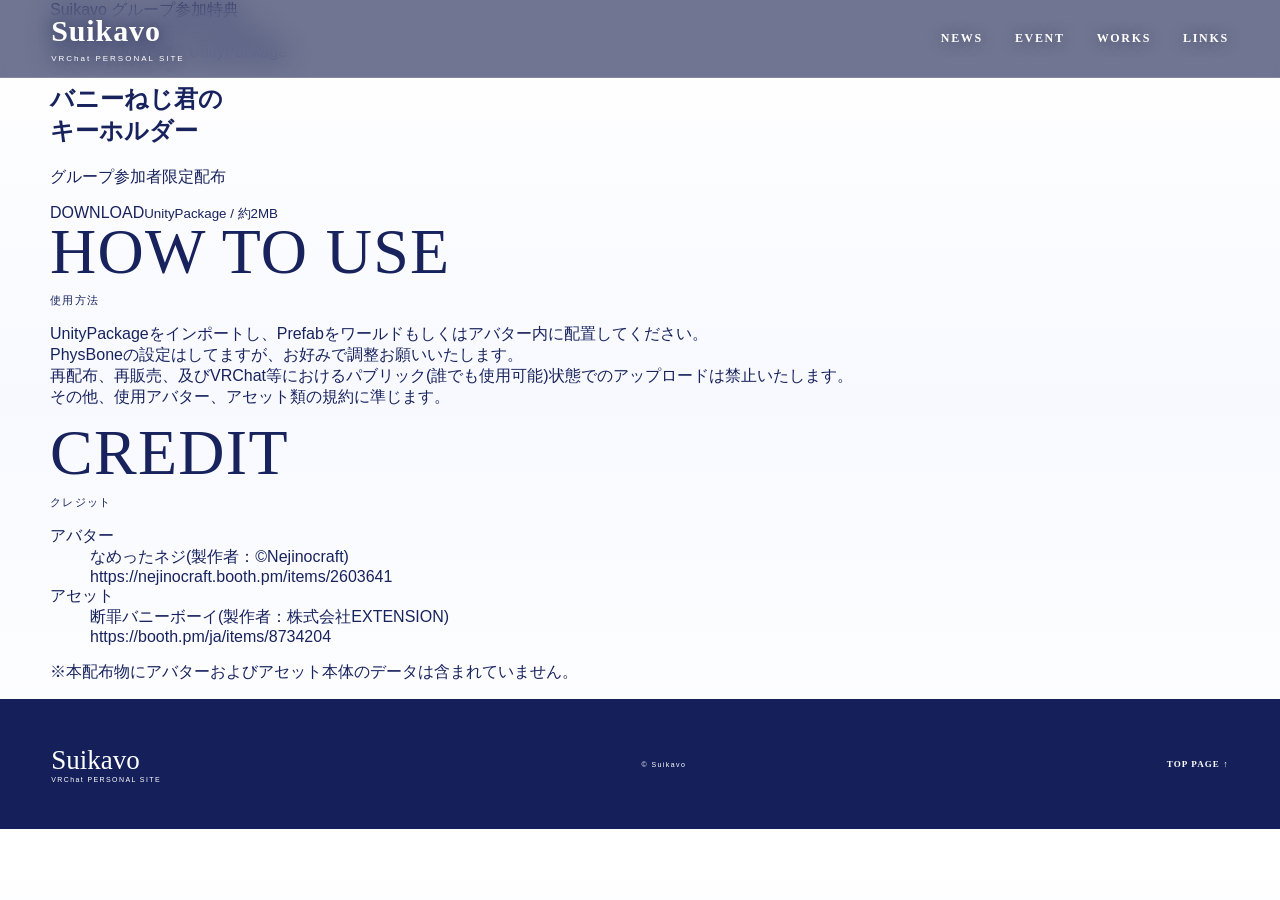
==== download/bunny-neji.html @ 2cd824c5 "Add files via upload" ====
<!doctype html>
<html lang="ja">
<head>
<meta charset="utf-8"><meta name="viewport" content="width=device-width,initial-scale=1">
<title>バニーねじ君のキーホルダー | Suikavo</title>
<meta name="description" content="Suikavoグループ参加特典「バニーねじ君のキーホルダー」配布ページです。">
<link rel="icon" href="../img/favicon.png"><link rel="stylesheet" href="../css/style.css">
</head>
<body class="download-page">
<header class="site-header">
<a class="logo" href="../index.html#top"><strong>Suikavo</strong><small>VRChat PERSONAL SITE</small></a>
<nav><a href="../index.html#news">NEWS</a><a href="../index.html#event">EVENT</a><a href="../index.html#works">WORKS</a><a href="../index.html#links">LINKS</a></nav>
<button class="menu" aria-label="メニュー" aria-expanded="false">MENU</button>
</header>
<main class="benefit-main">
<section class="benefit-hero wrap">
<div class="benefit-label">Suikavo グループ参加特典</div>
<div class="benefit-grid">
<div class="benefit-visual"><img src="../img/BunnyNeji_Keyholder.webp" alt="バニーねじ君のキーホルダー"></div>
<div class="benefit-copy">
<span class="benefit-kicker">VRChat World向け UnityPackage</span>
<h1>バニーねじ君の<br>キーホルダー</h1>
<p class="benefit-limited">グループ参加者限定配布</p>
<a class="benefit-download" href="BunnyNeji_Keyholder.unitypackage" download><span>DOWNLOAD</span><small>UnityPackage / 約2MB</small></a>
</div></div></section>
<section class="benefit-info wrap">
<div class="benefit-info-block">
<div class="heading"><div><h2>HOW TO USE</h2><small>使用方法</small></div></div>
<p>UnityPackageをインポートし、Prefabをワールドもしくはアバター内に配置してください。<br>PhysBoneの設定はしてますが、お好みで調整お願いいたします。<br>再配布、再販売、及びVRChat等におけるパブリック(誰でも使用可能)状態でのアップロードは禁止いたします。<br>その他、使用アバター、アセット類の規約に準じます。</p>
</div>
<div class="benefit-info-block">
<div class="heading"><div><h2>CREDIT</h2><small>クレジット</small></div></div>
<dl class="benefit-credit"><div><dt>アバター</dt><dd>なめったネジ(製作者：©Nejinocraft)<br><a href="https://nejinocraft.booth.pm/items/2603641">https://nejinocraft.booth.pm/items/2603641</a></dd></div><div><dt>アセット</dt><dd>断罪バニーボーイ(製作者：株式会社EXTENSION)<br><a href="https://booth.pm/ja/items/8734204">https://booth.pm/ja/items/8734204</a></dd></div></dl>
<div class="benefit-notes"><p>※本配布物にアバターおよびアセット本体のデータは含まれていません。</p></div>
</div></section></main>
<footer><div><strong>Suikavo</strong><small>VRChat PERSONAL SITE</small></div><small>© Suikavo</small><a href="../index.html#top">TOP PAGE ↑</a></footer>
<script src="../js/main.js"></script>
</body></html>
---- css/style.css ----
:root {
  --ink:#18235d;
  --blue:#536cff;
  --violet:#9d7bff;
  --pale:#f4f6ff;
  --line:#dfe4ff;
  --white:#fff;
  --shadow:0 18px 55px rgba(53,68,145,.12)
}

* {
  box-sizing:border-box
}

html {
  scroll-behavior:smooth
}

body {
  margin:0;
  color:var(--ink);
  font-family:"Yu Gothic","Hiragino Kaku Gothic ProN",Meiryo,sans-serif;
  background:linear-gradient(180deg,#fff 0,#f8f9ff 48%,#fff 100%)
}

a {
  color:inherit;
  text-decoration:none
}

img {
  display:block;
  max-width:100%
}

.wrap {
  width:min(1180px,calc(100% - 48px));
  margin:auto
}

.site-header {
  height:78px;
  padding:0 max(24px,4vw);
  display:flex;
  align-items:center;
  justify-content:space-between;
  position:absolute;
  top:0;
  left:0;
  right:0;
  z-index:20;
  color:white;
  text-shadow:0 1px 14px rgba(0,0,60,.5)
}

.logo {
  display:flex;
  flex-direction:column;
  line-height:1
}

.logo strong {
  font:600 30px Georgia,serif;
  letter-spacing:.03em
}

.logo small {
  font-size:8px;
  letter-spacing:.25em;
  margin-top:7px
}

.site-header nav {
  display:flex;
  gap:32px;
  font:600 12px Georgia,serif;
  letter-spacing:.14em
}

.site-header nav a {
  padding:10px 0;
  border-bottom:1px solid transparent
}

.site-header nav a:hover {
  border-color:white
}

.menu {
  display:none;
  background:rgba(255,255,255,.12);
  border:1px solid rgba(255,255,255,.5);
  color:white;
  border-radius:999px;
  padding:10px 14px
}

.hero {
  height:min(760px,92vh);
  min-height:590px;
  position:relative;
  overflow:hidden;
  background:#07164e
}

.hero-photo {
  width:100%;
  height:100%;
  object-fit:cover;
  object-position:center 47%
}

.hero-shade {
  position:absolute;
  inset:0;
  background:linear-gradient(90deg,rgba(6,14,57,.65) 0%,rgba(10,18,70,.14) 50%,rgba(7,16,61,.08) 100%),linear-gradient(0deg,rgba(17,25,83,.38),transparent 42%)
}

.hero-copy {
  position:absolute;
  left:max(6vw,48px);
  bottom:10%;
  color:white;
  filter:drop-shadow(0 4px 14px rgba(0,0,60,.45))
}

.hero-copy>span {
  font:600 11px Georgia,serif;
  letter-spacing:.28em
}

.hero-copy h1 {
  font:500 clamp(68px,9vw,142px)/.88 Georgia,serif;
  margin:20px 0 16px;
  letter-spacing:-.04em
}

.hero-copy p {
  font-size:18px;
  letter-spacing:.08em;
  margin:0 0 36px
}

.hero-copy a {
  font:600 10px Georgia,serif;
  letter-spacing:.2em;
  border-bottom:1px solid rgba(255,255,255,.8);
  padding-bottom:6px
}

.hero-stars {
  position:absolute;
  right:5vw;
  bottom:8%;
  color:white;
  opacity:.8;
  font-size:24px;
  letter-spacing:.45em
}

.section {
  padding:100px 0
}

.heading {
  display:flex;
  align-items:flex-start;
  gap:18px
}

.heading>span {
  font:italic 13px Georgia,serif;
  color:var(--blue);
  padding-top:9px
}

.heading h2 {
  font:500 clamp(42px,5vw,68px)/.9 Georgia,serif;
  margin:0;
  letter-spacing:.02em
}

.heading small {
  display:block;
  margin-top:13px;
  letter-spacing:.12em;
  font-size:11px
}

.about {
  display:grid;
  grid-template-columns:1fr 1.35fr;
  gap:70px;
  align-items:center
}

.about-copy {
  font-size:15px;
  line-height:2.1;
  border-left:1px solid var(--line);
  padding:14px 0 14px 42px
}

.event-section {
  position:relative;
  background:linear-gradient(135deg,#f8faff,#fff 45%,#f7f3ff);
}

.section-top {
  display:flex;
  align-items:end;
  justify-content:space-between;
  gap:40px;
  margin-bottom:48px
}

.section-top>p {
  font-size:12px;
  letter-spacing:.08em;
  color:#69729b
}

.event-grid {
  display:grid;
  grid-template-columns:repeat(2,minmax(0,1fr));
  gap:34px 28px
}

.event-card {
  background:white;
  border:1px solid var(--line);
  box-shadow:0 10px 35px rgba(57,70,145,.07);
  overflow:hidden;
  transition:.25s transform,.25s box-shadow
}

.event-card:hover {
  transform:translateY(-5px);
  box-shadow:var(--shadow)
}

.event-card>img {
  width:100%;
  aspect-ratio:16/9;
  object-fit:cover
}

.event-info {
  padding:22px 24px 24px;
  display:grid;
  grid-template-columns:1fr auto;
  column-gap:18px;
  align-items:end
}

.event-info span {
  font:600 9px Georgia,serif;
  letter-spacing:.16em;
  color:#7782bb
}

.event-info h3 {
  font:500 27px Georgia,"Yu Mincho",serif;
  margin:7px 0 2px
}

.event-info h4 {
  font-size:12px;
  margin:0;
  font-weight:600
}

.event-info p {
  grid-column:1/-1;
  color:#69708e;
  font-size:11px;
  line-height:1.75;
  margin:16px 0
}

.event-info>a,
.event-links a {
  font:600 10px Georgia,serif;
  letter-spacing:.08em;
  border-bottom:1px solid #b7bfe8;
  padding-bottom:3px
}

.event-links {
  display:flex;
  gap:18px
}

.more-card {
  min-height:100%;
  display:grid;
  place-items:center;
  background:radial-gradient(circle at 50% 35%,#fff,#f5f6ff);
  border-style:dashed
}

.more-inner {
  text-align:center;
  padding:70px 20px
}

.more-inner span {
  font-size:34px;
  color:#778aff
}

.more-inner h3 {
  font:500 34px Georgia,serif;
  letter-spacing:.1em;
  color:#a0aad8
}

.more-inner p {
  font-size:11px;
  letter-spacing:.18em;
  color:#9ba4c9
}

.works {
  padding-top:72px;
  border-top:1px solid var(--line);
  padding-bottom:120px
}

.text-link {
  font:600 10px Georgia,serif;
  letter-spacing:.08em;
  border-bottom:1px solid #aeb8e8;
  padding-bottom:4px
}

.works-grid {
  display:grid;
  grid-template-columns:repeat(2,minmax(0,1fr));
  gap:26px
}

.work-card {
  position:relative;
  overflow:hidden;
  background:#101b54;
  box-shadow:var(--shadow);
  min-height:300px
}

.work-card img {
  width:100%;
  height:100%;
  aspect-ratio:16/9;
  object-fit:cover;
  transition:transform .45s ease
}

.work-card:after {
  content:"";
  position:absolute;
  inset:35% 0 0;
  background:linear-gradient(transparent,rgba(4,10,40,.88))
}

.work-card>div {
  position:absolute;
  z-index:2;
  left:24px;
  right:24px;
  bottom:22px;
  color:white
}

.work-card span {
  font:600 9px Georgia,serif;
  letter-spacing:.18em
}

.work-card h3 {
  font:500 26px Georgia,"Yu Mincho",serif;
  margin:7px 0
}

.work-card p {
  font-size:11px;
  margin:0;
  opacity:.85
}

.work-card:hover img {
  transform:scale(1.035)
}

.links {
  padding-top:72px;
  border-top:1px solid var(--line)
}

.link-grid {
  display:grid;
  grid-template-columns:repeat(2,1fr);
  gap:16px;
  margin-top:42px
}

.link-grid a {
  border:1px solid var(--line);
  background:white;
  padding:28px;
  display:flex;
  align-items:center;
  justify-content:space-between;
  transition:.2s
}

.link-grid a:hover {
  transform:translateY(-3px);
  box-shadow:var(--shadow)
}

.link-grid b {
  font:500 22px Georgia,serif
}

.link-grid span {
  font-size:11px;
  color:#68709a
}

footer {
  padding:46px max(24px,4vw);
  background:#15205a;
  color:white;
  display:flex;
  justify-content:space-between;
  align-items:center;
  gap:30px
}

footer div {
  display:flex;
  flex-direction:column
}

footer strong {
  font:500 27px Georgia,serif
}

footer small {
  font-size:7px;
  letter-spacing:.2em
}

footer p {
  font-size:11px;
  letter-spacing:.12em;
  opacity:.8
}

footer>a {
  font:600 9px Georgia,serif;
  letter-spacing:.12em
}

@media(max-width:760px) {
  .wrap {
  width:min(100% - 28px,1180px)
}

.site-header {
  height:64px
}

.logo strong {
  font-size:24px
}

.site-header nav {
  display:none;
  position:absolute;
  top:64px;
  right:14px;
  background:rgba(13,25,78,.94);
  padding:20px;
  flex-direction:column;
  gap:10px;
  border-radius:10px
}

.site-header.open nav {
  display:flex
}

.menu {
  display:block
}

.hero {
  height:76vh;
  min-height:520px
}

.hero-photo {
  object-position:57% center
}

.hero-shade {
  background:linear-gradient(0deg,rgba(6,14,57,.75),rgba(6,14,57,.05) 65%)
}

.hero-copy {
  left:24px;
  right:24px;
  bottom:8%
}

.hero-copy h1 {
  font-size:64px
}

.hero-copy p {
  font-size:14px
}

.hero-stars {
  display:none
}

.section {
  padding:72px 0
}

.about {
  grid-template-columns:1fr;
  gap:36px
}

.about-copy {
  padding-left:24px
}

.section-top {
  display:block;
  margin-bottom:32px
}

.section-top>p,
.section-top>.text-link {
  display:inline-block;
  margin-top:22px
}

.event-grid,
.works-grid {
  grid-template-columns:1fr;
  gap:22px
}

.event-info {
  grid-template-columns:1fr
}

.event-info>a,
.event-links {
  margin-top:4px
}

.more-card {
  min-height:220px
}

.work-card {
  min-height:0
}

.link-grid {
  grid-template-columns:1fr
}

footer {
  align-items:flex-start;
  flex-direction:column
}

.heading h2 {
  font-size:44px
}

}

/* Fan group */
.fan-group-link {
  padding:0!important;
  min-height:104px;
  overflow:hidden;
  justify-content:flex-start!important;
  gap:18px
}

.fan-thumb {
  width:142px;
  align-self:stretch;
  flex:0 0 142px;
  overflow:hidden;
  background:#fafafa
}

.fan-thumb img {
  width:100%;
  height:100%;
  object-fit:cover;
  object-position:center
}

.fan-copy {
  display:flex;
  flex:1;
  min-width:0;
  flex-direction:column;
  gap:5px
}

.fan-copy b {
  font:500 22px Georgia,serif;
  color:var(--ink)
}

.fan-copy small {
  font-size:10px;
  color:#68709a;
  white-space:nowrap;
  overflow:hidden;
  text-overflow:ellipsis
}

.fan-group-link>span:last-child {
  padding-right:24px;
  white-space:nowrap
}

@media(max-width:760px) {
  .fan-group-link {
  min-height:92px
}

.fan-thumb {
  width:112px;
  flex-basis:112px
}

.fan-copy b {
  font-size:18px
}

.fan-group-link>span:last-child {
  padding-right:16px
}

}

/* Fixed top navigation */
.site-header {
  position:fixed;
  background:rgba(9,18,67,.58);
  border-bottom:1px solid rgba(255,255,255,.14);
  backdrop-filter:blur(14px) saturate(135%);
  -webkit-backdrop-filter:blur(14px) saturate(135%);
}

section[id] {
  scroll-margin-top:90px
}

@media(max-width:760px) {
  section[id] {
  scroll-margin-top:74px
}

}

/* Hero slider */
.hero-slider {
  position:absolute;
  inset:0;
  overflow:hidden;
  z-index:0
}

.hero-track {
  display:flex;
  height:100%;
  transform:translateX(0);
  transition:transform 1.05s cubic-bezier(.76,0,.24,1);
  will-change:transform
}

.hero-slide {
  width:100%;
  height:100%;
  flex:0 0 100%;
  object-fit:cover
}

.hero-shade {
  z-index:1;
  pointer-events:none
}

.hero-copy,
.hero-stars {
  z-index:3
}

@media (prefers-reduced-motion:reduce) {
  .hero-track {
  transition:none
}

}

/* News */
.news-social {
  padding-top:72px;
  padding-bottom:40px;
}

.news-social-grid {
  display:block
}

.news-list {
  margin-top:24px;
  border-top:1px solid rgba(30,35,70,.14)
}

.news-item {
  display:grid;
  grid-template-columns:120px 1fr;
  gap:24px;
  padding:20px 0;
  border-bottom:1px solid rgba(30,35,70,.14)
}

.news-item time {
  font-size:.78rem;
  font-weight:700;
  letter-spacing:.08em;
  color:#777
}

.news-item p {
  margin:0;
  line-height:1.8
}

.news-only {
  max-width:none
}

.news-only .news-list {
  max-width:820px
}

@media(max-width:800px) {
  .news-item {
  grid-template-columns:1fr;
  gap:6px
}

.news-social {
  padding-top:56px;
  
  padding-bottom:32px;
}

}



.event-section > .wrap {
  border-top:1px solid var(--line);
  padding-top:72px;
}

/* Mobile: show only the first hero image */
@media (max-width:760px) {
  .hero-track {
    transform:translateX(0) !important;
    transition:none !important;
  }

  .hero-slide:not(:first-child) {
    display:none;
  }
}


@media (max-width:760px) {
  .event-section > .wrap,
  .works,
  .links {
    padding-top:56px;
  }
}
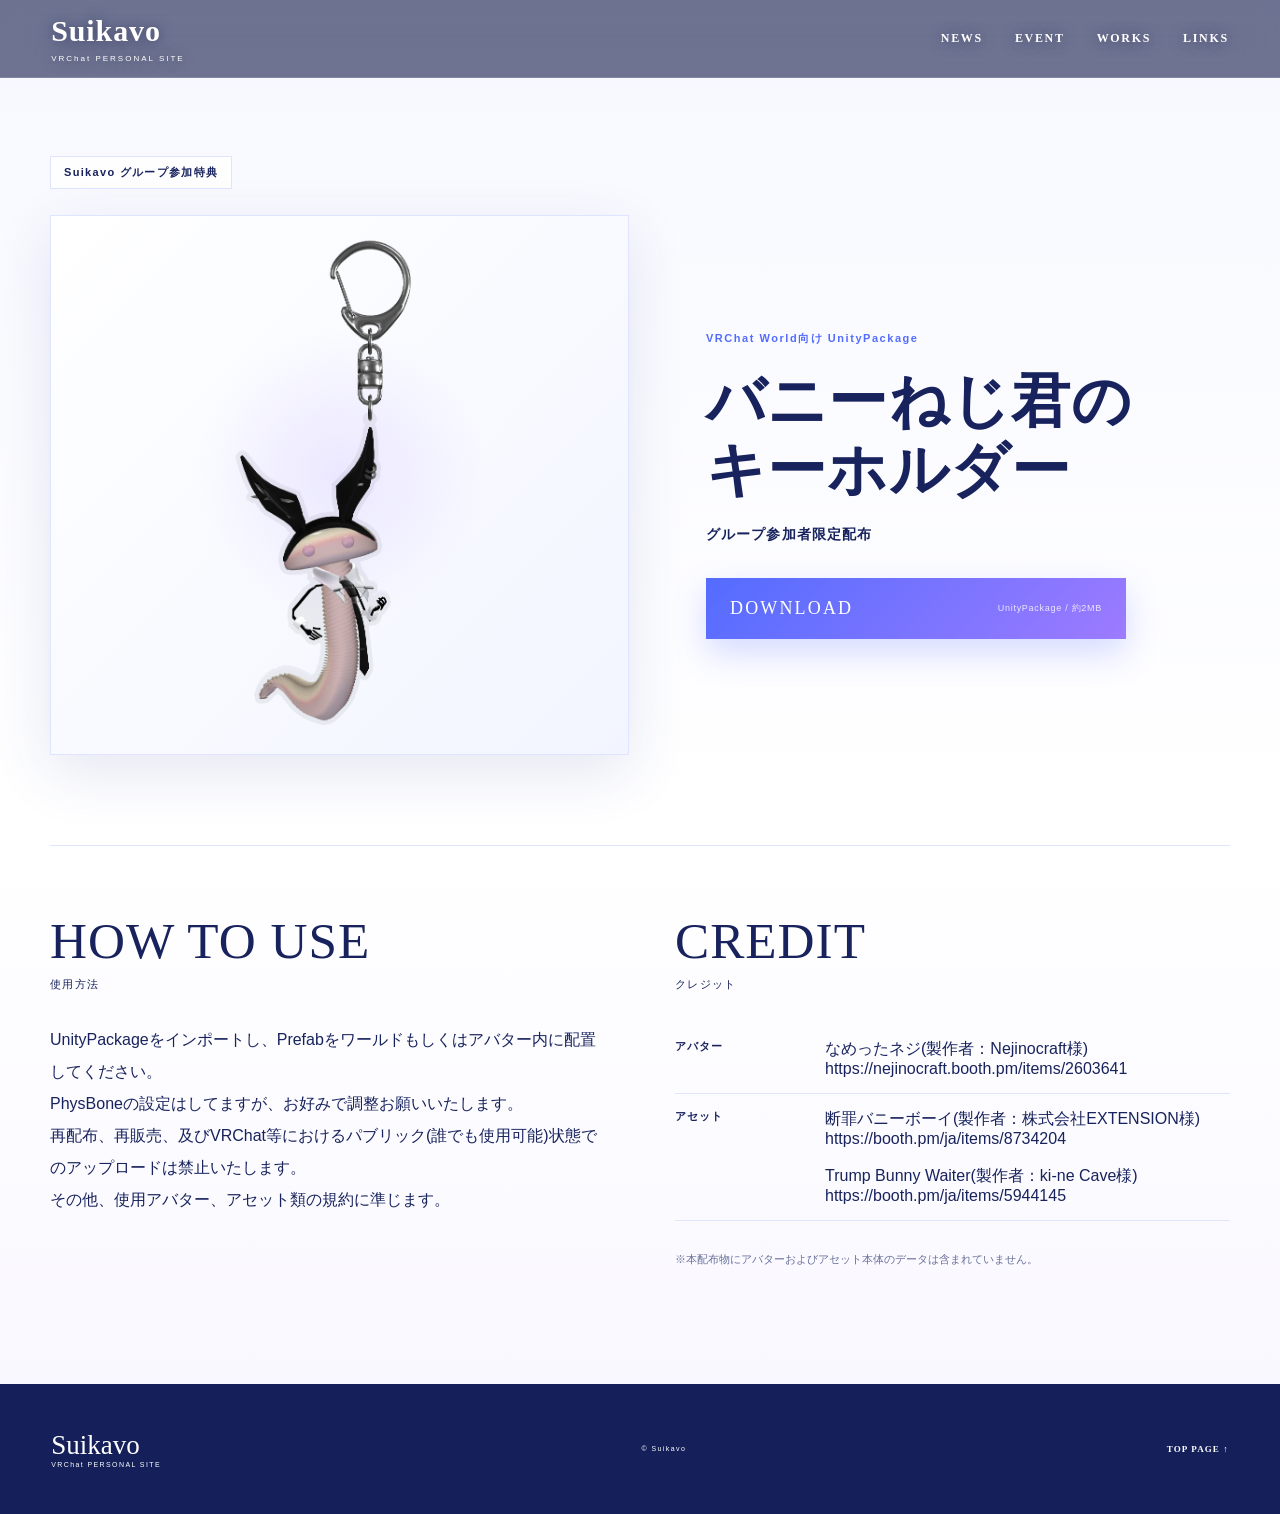
==== commit 9487a504: "Add files via upload" ====
--- a/download/bunny-neji.html
+++ b/download/bunny-neji.html
@@ -30,7 +30,7 @@
 </div>
 <div class="benefit-info-block">
 <div class="heading"><div><h2>CREDIT</h2><small>クレジット</small></div></div>
-<dl class="benefit-credit"><div><dt>アバター</dt><dd>なめったネジ(製作者：©Nejinocraft)<br><a href="https://nejinocraft.booth.pm/items/2603641">https://nejinocraft.booth.pm/items/2603641</a></dd></div><div><dt>アセット</dt><dd>断罪バニーボーイ(製作者：株式会社EXTENSION)<br><a href="https://booth.pm/ja/items/8734204">https://booth.pm/ja/items/8734204</a></dd></div></dl>
+<dl class="benefit-credit"><div><dt>アバター</dt><dd>なめったネジ(製作者：Nejinocraft様)<br><a href="https://nejinocraft.booth.pm/items/2603641">https://nejinocraft.booth.pm/items/2603641</a></dd></div><div><dt>アセット</dt><dd>断罪バニーボーイ(製作者：株式会社EXTENSION様)<br><a href="https://booth.pm/ja/items/8734204">https://booth.pm/ja/items/8734204</a><br><br>Trump Bunny Waiter(製作者：ki-ne Cave様)<br><a href="https://booth.pm/ja/items/5944145">https://booth.pm/ja/items/5944145</a></dd></div></dl>
 <div class="benefit-notes"><p>※本配布物にアバターおよびアセット本体のデータは含まれていません。</p></div>
 </div></section></main>
 <footer><div><strong>Suikavo</strong><small>VRChat PERSONAL SITE</small></div><small>© Suikavo</small><a href="../index.html#top">TOP PAGE ↑</a></footer>
--- a/css/style.css
+++ b/css/style.css
@@ -803,3 +803,115 @@
     padding-top:56px;
   }
 }
+
+/* Group Benefit Page */
+.download-page{background:linear-gradient(180deg,#f7f8ff 0,#fff 55%,#f8f6ff 100%)}
+.benefit-main{padding-top:86px}
+.benefit-hero{padding-top:70px;padding-bottom:90px}
+.benefit-label{display:inline-block;margin-bottom:26px;padding:8px 13px;border:1px solid var(--line);background:rgba(255,255,255,.82);font-size:11px;font-weight:700;letter-spacing:.12em}
+.benefit-grid{display:grid;grid-template-columns:minmax(0,1.05fr) minmax(320px,.95fr);align-items:center;gap:clamp(38px,6vw,90px)}
+.benefit-visual{min-height:540px;display:flex;align-items:center;justify-content:center;background:radial-gradient(circle at 50% 48%,rgba(157,123,255,.15),transparent 36%),linear-gradient(135deg,#fff,#f2f5ff);border:1px solid var(--line);box-shadow:var(--shadow);overflow:hidden}
+.benefit-visual img{display:block;width:100%;height:auto;object-fit:contain}
+.benefit-kicker{display:block;margin-bottom:20px;color:var(--blue);font-size:11px;font-weight:700;letter-spacing:.14em}
+.benefit-copy h1{margin:0;font-size:clamp(36px,4.6vw,66px);line-height:1.18;letter-spacing:.02em}
+.benefit-limited{margin:22px 0 34px;font-size:14px;font-weight:700;letter-spacing:.08em}
+.benefit-download{display:flex;align-items:center;justify-content:space-between;gap:28px;width:min(100%,420px);padding:20px 24px;background:linear-gradient(135deg,var(--blue),var(--violet));color:#fff;box-shadow:0 14px 34px rgba(83,108,255,.24);transition:transform .2s,box-shadow .2s}
+.benefit-download:hover{transform:translateY(-3px);box-shadow:0 18px 40px rgba(83,108,255,.3)}
+.benefit-download span{font:500 18px Georgia,serif;letter-spacing:.12em}
+.benefit-download small{font-size:9px;letter-spacing:.08em;opacity:.82}
+.benefit-info{display:grid;grid-template-columns:1fr 1fr;gap:70px;padding-top:72px;padding-bottom:110px;border-top:1px solid var(--line)}
+.benefit-info-block .heading h2{font-size:clamp(34px,4vw,52px)}
+.benefit-info-block>p{margin:32px 0 0;line-height:2}
+.benefit-credit{margin:32px 0 0}
+.benefit-credit div{display:grid;grid-template-columns:130px 1fr;gap:20px;padding:15px 0;border-bottom:1px solid var(--line)}
+.benefit-credit dt{font-size:11px;font-weight:700;letter-spacing:.08em}
+.benefit-credit dd{margin:0}
+.benefit-notes{margin-top:28px;font-size:11px;line-height:1.9;color:#68709a}
+.benefit-notes p{margin:4px 0}
+@media(max-width:760px){
+.benefit-main{padding-top:68px}.benefit-hero{padding-top:44px;padding-bottom:64px}.benefit-grid{grid-template-columns:1fr;gap:36px}.benefit-visual{min-height:0}.benefit-copy h1 br{display:none}.benefit-download{width:100%}.benefit-info{grid-template-columns:1fr;gap:58px;padding-top:56px;padding-bottom:76px}.benefit-credit div{grid-template-columns:1fr;gap:6px}}
+
+
+/* Group Benefit Page - layout fix */
+.download-page .benefit-main {
+  padding-top:86px;
+}
+
+.download-page .benefit-hero {
+  padding-top:70px;
+  padding-bottom:90px;
+}
+
+.download-page .benefit-grid {
+  display:grid;
+  grid-template-columns:minmax(0,1.05fr) minmax(320px,.95fr);
+  align-items:center;
+  gap:clamp(38px,6vw,90px);
+}
+
+.download-page .benefit-visual {
+  width:100%;
+  min-width:0;
+  height:540px;
+  display:flex;
+  align-items:center;
+  justify-content:center;
+  overflow:hidden;
+}
+
+.download-page .benefit-visual img {
+  display:block;
+  width:100%;
+  height:100%;
+  max-width:100%;
+  max-height:100%;
+  object-fit:contain;
+}
+
+.download-page .benefit-copy {
+  min-width:0;
+}
+
+.download-page .benefit-download {
+  display:flex;
+  align-items:center;
+  justify-content:space-between;
+  gap:24px;
+  width:min(100%,420px);
+  padding:20px 24px;
+}
+
+.download-page .benefit-download span,
+.download-page .benefit-download small {
+  display:block;
+}
+
+.download-page .benefit-download small {
+  text-align:right;
+  white-space:nowrap;
+}
+
+@media(max-width:760px) {
+  .download-page .benefit-main {
+    padding-top:68px;
+  }
+
+  .download-page .benefit-hero {
+    padding-top:44px;
+    padding-bottom:64px;
+  }
+
+  .download-page .benefit-grid {
+    grid-template-columns:1fr;
+    gap:36px;
+  }
+
+  .download-page .benefit-visual {
+    height:auto;
+    aspect-ratio:16 / 10;
+  }
+
+  .download-page .benefit-download {
+    width:100%;
+  }
+}
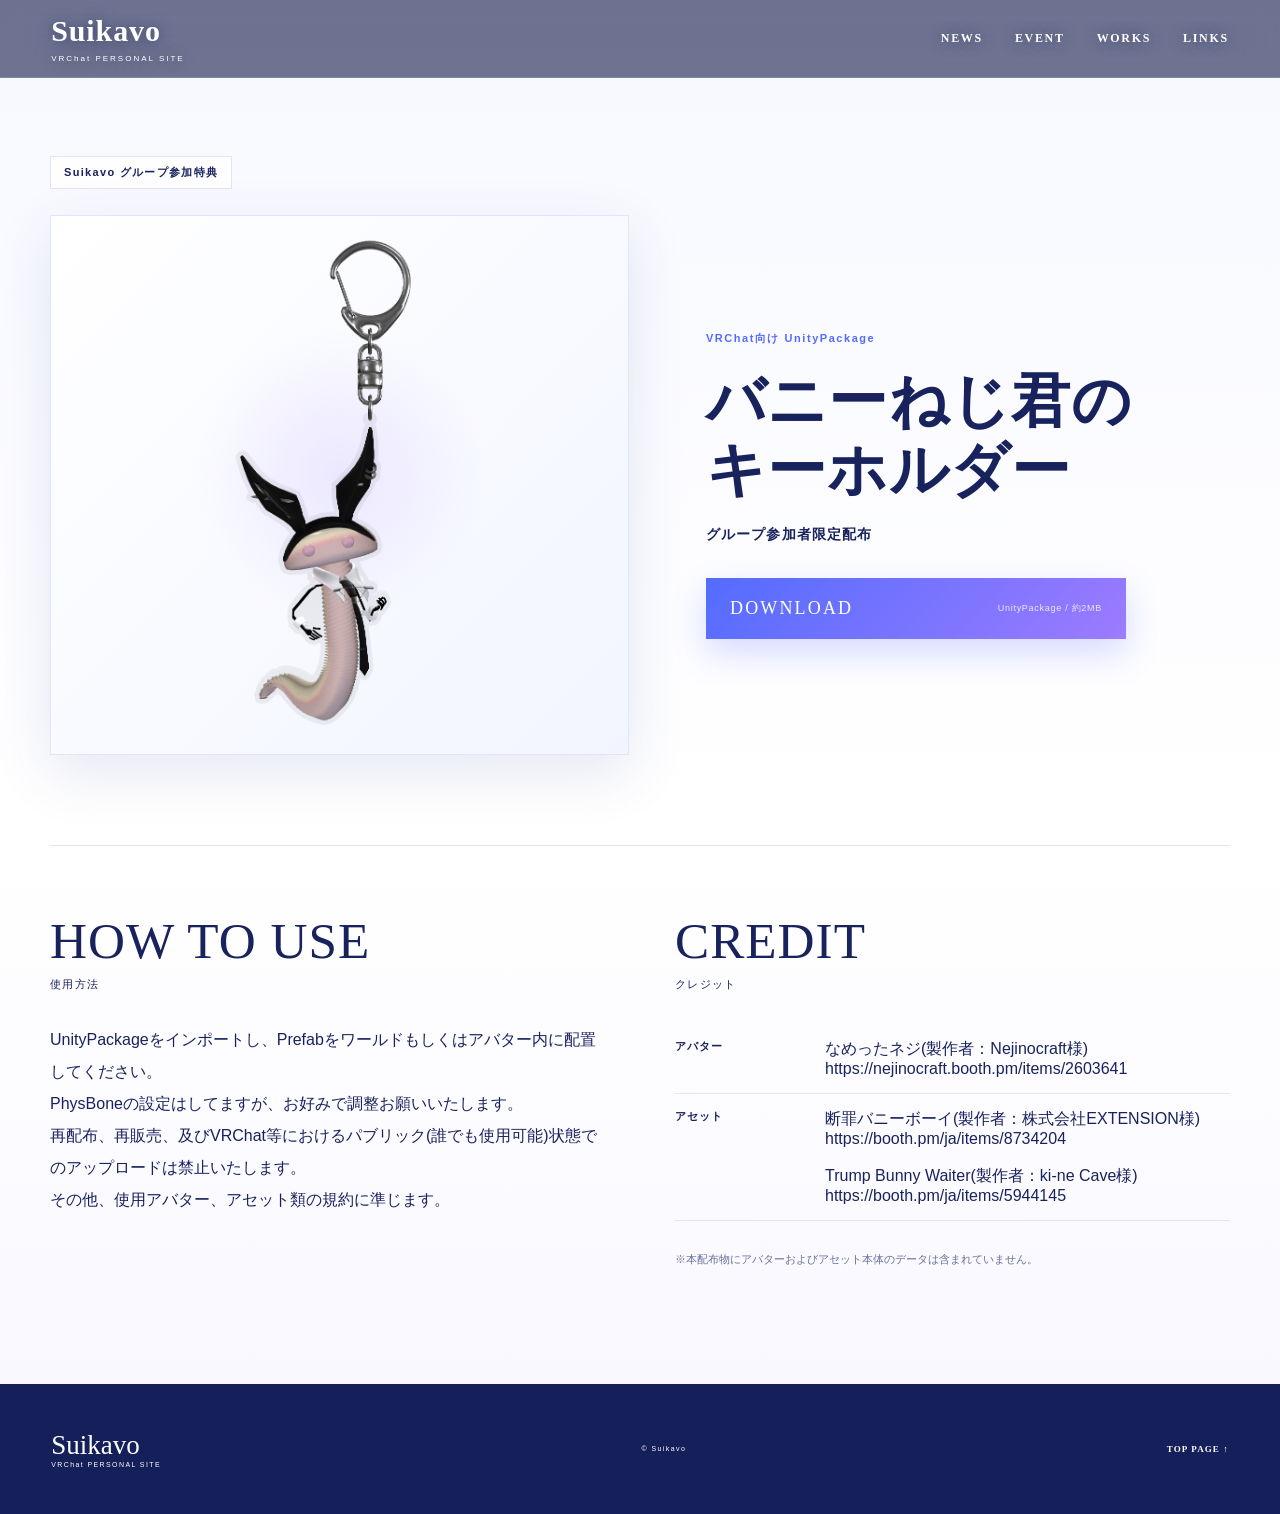
==== commit eb623a95: "Update bunny-neji.html" ====
--- a/download/bunny-neji.html
+++ b/download/bunny-neji.html
@@ -18,7 +18,7 @@
 <div class="benefit-grid">
 <div class="benefit-visual"><img src="../img/BunnyNeji_Keyholder.webp" alt="バニーねじ君のキーホルダー"></div>
 <div class="benefit-copy">
-<span class="benefit-kicker">VRChat World向け UnityPackage</span>
+<span class="benefit-kicker">VRChat向け UnityPackage</span>
 <h1>バニーねじ君の<br>キーホルダー</h1>
 <p class="benefit-limited">グループ参加者限定配布</p>
 <a class="benefit-download" href="BunnyNeji_Keyholder.unitypackage" download><span>DOWNLOAD</span><small>UnityPackage / 約2MB</small></a>
@@ -35,4 +35,4 @@
 </div></section></main>
 <footer><div><strong>Suikavo</strong><small>VRChat PERSONAL SITE</small></div><small>© Suikavo</small><a href="../index.html#top">TOP PAGE ↑</a></footer>
 <script src="../js/main.js"></script>
-</body></html>+</body></html>
